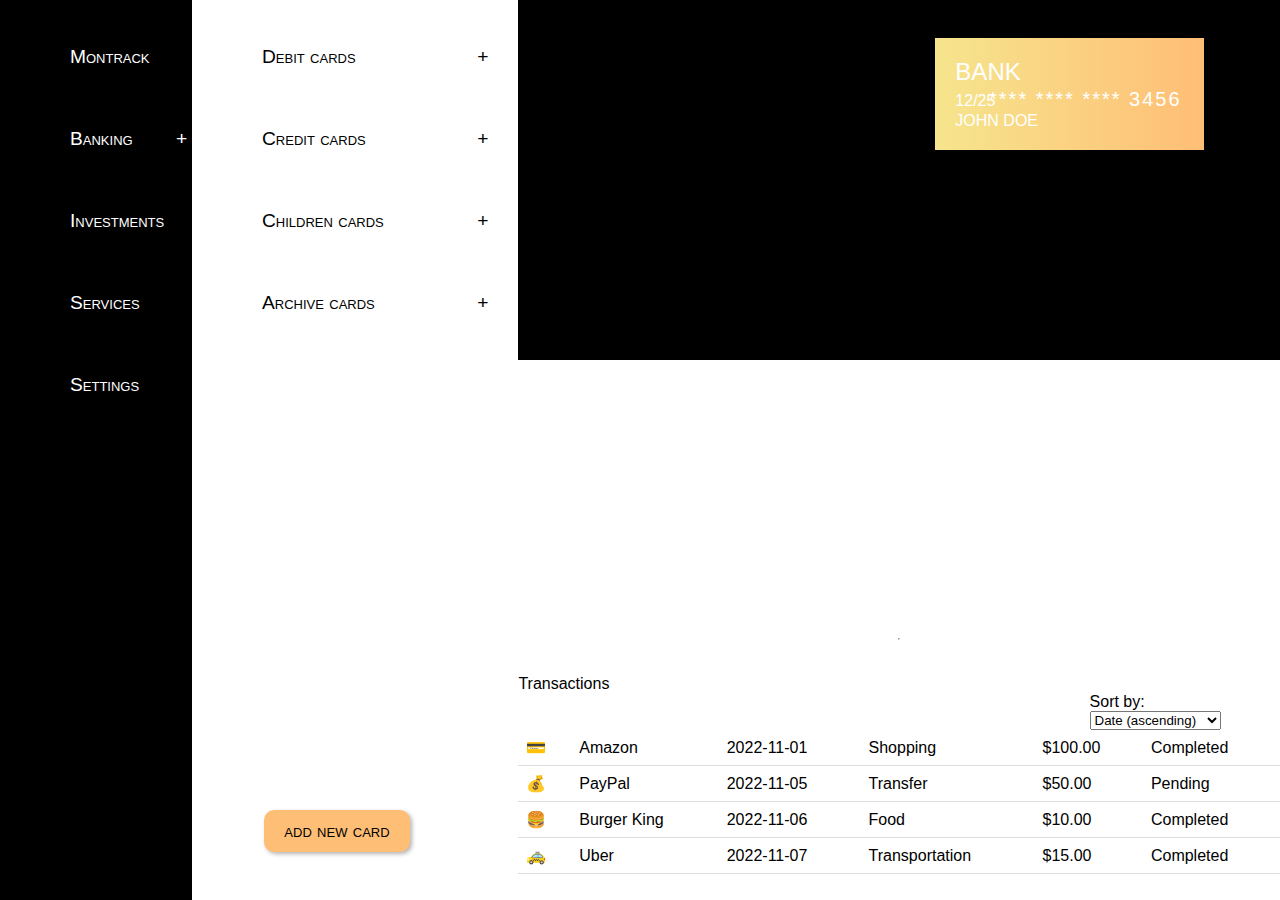
==== index.html @ 43bf4300 "added card and table" ====
<!DOCTYPE html>
<html lang="en">
<head>
    <meta charset="UTF-8">
    <meta http-equiv="X-UA-Compatible" content="IE=edge">
    <meta name="viewport" content="width=device-width, initial-scale=1.0">
    <link rel="stylesheet" type="text/css" href="webfonts/all.css">
    <link rel="stylesheet" type="text/css" href="main.css">
    <link href="https://cdn.jsdelivr.net/npm/bootstrap@5.3.0-alpha2/dist/css/bootstrap.min.css" rel="stylesheet" integrity="sha384-aFq/bzH65dt+w6FI2ooMVUpc+21e0SRygnTpmBvdBgSdnuTN7QbdgL+OapgHtvPp" crossorigin="anonymous">
    <script src="https://cdn.jsdelivr.net/npm/bootstrap@5.3.0-alpha2/dist/js/bootstrap.bundle.min.js" integrity="sha384-qKXV1j0HvMUeCBQ+QVp7JcfGl760yU08IQ+GpUo5hlbpg51QRiuqHAJz8+BrxE/N" crossorigin="anonymous"></script>
    <link rel="shortcut icon" href="logo.png" type="image/x-icon">
    <link rel="preconnect" href="https://fonts.googleapis.com">
    <link rel="preconnect" href="https://fonts.gstatic.com" crossorigin>
    <link href="https://fonts.googleapis.com/css2?family=Poppins&display=swap" rel="stylesheet">
    <title>Montrack main page</title>
</head>
<body>
    <aside>
        
        <nav>
            <ul class="categories">
                <li><span>Montrack</span></li>
                <li class="banking">
                    <label for="touch-aside"><span class="list-span"><i class="fa-solid fa-building-columns" style="color: #ffffff;"></i>Banking</span></label>               
                    <input type="checkbox" id="touch-aside"> 

                    <ul class="slide">
                        <li><a href="#"><span><i class="fa-regular fa-credit-card" style="color: #ffffff;"></i>Cards</span></a></li> 
                        <li><a href="#"><span><i class="fa-solid fa-bars" style="color: #ffffff;"></i>Payments</span></a></li>
                        <li><a href="#"><span><i class="fa-solid fa-chart-pie" style="color: #ffffff;"></i>Statistics</span></a></li>
                        
                    </ul>
                </li>
                <li><a href="#"><span><i class="fa-solid fa-chart-line" style="color: #ffffff;"></i>Investments</span></a></li>
                <li><a href="#"><span><i class="fa-solid fa-table-cells-large" style="color: #ffffff;"></i>Services</span></a></li>
                <li><a href="#"><span><i class="fa-solid fa-sliders" style="color: #ffffff;"></i>Settings</span></a></li>
            </ul>
        </nav>
    </aside>

    <main>
        <section class = "block section1">
            <ul class="main-slide">
                <li>
                    <label for="touch1-1"><span class="list1">Debit cards</span></label>               
                    <input type="checkbox" id="touch1-1"> 

                    <ul class="slide">
                        <li><a href="#">Card1</a></li> 
                        <li><a href="#">Card2</a></li>
                        <li><a href="#">Card3</a></li>
                        <li><a href="#">Card1</a></li>
                        <li><a href="#">Card1</a></li>
                    </ul>
                </li>
                <li>
                    <label for="touch1-2"><span class="list1">Credit cards</span></label>               
                    <input type="checkbox" id="touch1-2"> 

                    <ul class="slide">
                        <li>
                            <div id="Name" class="sub-item">Name</div>
                            <div id="Amount" class="sub-item">Amount</div>
                            <div id="Image" class="sub-item">Image</div>
                        </li> 
                        <li><a href="#">Card2</a></li>
                        <li><a href="#">Card3</a></li>
                        
                    </ul>
                </li>
                <li>
                    <label for="touch1-3"><span class="list1">Children cards</span></label>               
                    <input type="checkbox" id="touch1-3"> 

                    <ul class="slide">
                        <li><a href="#">Card1</a></li> 
                        <li><a href="#">Card2</a></li>
                        <li><a href="#">Card3</a></li>
                        
                    </ul>
                </li>
                <li>
                    <label for="touch1-4"><span class="list1">Archive cards</span></label>               
                    <input type="checkbox" id="touch1-4"> 

                    <ul class="slide">
                        <li><a href="#">Card1</a></li> 
                        <li><a href="#">Card2</a></li>
                        <li><a href="#">Card3</a></li>
                        
                    </ul>
                </li>
            </ul>
            

            <button class="button">add new card</button>

        </section>

        <section class = "block section2">
            <div class="card" onclick="toggleCard(this)">
                <div class="card__front">
                  <div class="card__logo">BANK</div>
                  <div class="card__number" ondblclick="toggleCardNumber(this)">**** **** **** 3456</div>
                  <div class="card__name">JOHN DOE</div>
                  <div class="card__expiry">12/25</div>
                </div>
                <div class="card__back">
                  <div class="card__cvv">123</div>
                </div>
              </div>
              
              <script>
                function toggleCard(element) {
                  element.classList.toggle("is-flipped");
                }
              
                function toggleCardNumber(element) {
                  if (element.textContent === "**** **** **** 3456") {
                    element.textContent = "1234 5678 9012 3456";
                  } else {
                    element.textContent = "**** **** **** 3456";
                  }
                }
              </script>

        </section>
        <section class = "block section3">
            <section class = "block section3_1"></section>
            <section class = "block section3_2"></section>
        </section>
        <hr>
        <section class = "block section4">
            <div id="title-of-table">Transactions</div>
            <div id="sort">
            <label for="sort-select">Sort by:</label>
            <select id="sort-select">
              <option value="date-asc">Date (ascending)</option>
              <option value="date-desc">Date (descending)</option>
              <option value="sum-asc">Sum (ascending)</option>
              <option value="sum-desc">Sum (descending)</option>
            </select>
            </div>
            <table>
                <div id="transactions-body">
                <tbody>
                <tr>
                  <td>💳</td>
                  <td>Amazon</td>
                  <td>2022-11-01</td>
                  <td>Shopping</td>
                  <td>$100.00</td>
                  <td>Completed</td>
                </tr>
                <tr>
                  <td>💰</td>
                  <td>PayPal</td>
                  <td>2022-11-05</td>
                  <td>Transfer</td>
                  <td>$50.00</td>
                  <td>Pending</td>
                </tr>
                <tr>
                  <td>🍔</td>
                  <td>Burger King</td>
                  <td>2022-11-06</td>
                  <td>Food</td>
                  <td>$10.00</td>
                  <td>Completed</td>
                </tr>
                <tr>
                  <td>🚕</td>
                  <td>Uber</td>
                  <td>2022-11-07</td>
                  <td>Transportation</td>
                  <td>$15.00</td>
                  <td>Completed</td>
                </tr>
                
                <!-- Add more table rows with transaction data here -->
              </tbody>
            </table>
          </div>
          
          <script>
            // Function to compare two rows by date in ascending order
        function compareByDateAsc(rowA, rowB) {
          const dateA = new Date(rowA.querySelector("td:nth-child(3)").textContent);
          const dateB = new Date(rowB.querySelector("td:nth-child(3)").textContent);
          return dateA - dateB;
        }
        
        // Function to compare two rows by date in descending order
        function compareByDateDesc(rowA, rowB) {
          const dateA = new Date(rowA.querySelector("td:nth-child(3)").textContent);
          const dateB = new Date(rowB.querySelector("td:nth-child(3)").textContent);
          return dateB - dateA;
        }
        
        // Function to compare two rows by sum in ascending order
        function compareBySumAsc(rowA, rowB) {
          const sumA = parseFloat(rowA.querySelector("td:nth-child(5)").textContent.slice(1));
          const sumB = parseFloat(rowB.querySelector("td:nth-child(5)").textContent.slice(1));
          return sumA - sumB;
        }
        
        // Function to compare two rows by sum in descending order
        function compareBySumDesc(rowA, rowB) {
          const sumA = parseFloat(rowA.querySelector("td:nth-child(5)").textContent.slice(1));
          const sumB = parseFloat(rowB.querySelector("td:nth-child(5)").textContent.slice(1));
          return sumB - sumA;
        }
        
        // Function to sort the table rows
        function sortTable(compareFunction) {
          const tbody = document.getElementById("transactions-body");
          const rows = Array.from(tbody.querySelectorAll("tr"));
          rows.sort(compareFunction);
          rows.forEach(row => tbody.appendChild(row));
        }
        
        // Add event listener to the sort select element
        document.getElementById("sort-select").addEventListener("change", function() {
          if (this.value === "date-asc") {
            sortTable(compareByDateAsc);
          } else if (this.value === "date-desc") {
            sortTable(compareByDateDesc);
          } else if (this.value === "sum-asc") {
            sortTable(compareBySumAsc);
          } else if (this.value === "sum-desc") {
            sortTable(compareBySumDesc);
          }
        });
          </script>
        </section>
    </main>
</body>
</html>
---- main.css ----
* {
    font-family: "Open Sans", sans-serif;
}

ul, li {
    list-style: none;
}

li a {
    text-decoration: none;
    color: #000000;
  }

html, body {
    width: 100%;
    height: 100%;
    margin: 0;
}

main{
  width: 85%;
  height: 100%;
  position: absolute;
  top: auto;
  left: 15%;
  display:flex;
  flex-wrap: wrap;
  flex-direction: column;
}

nav {
  width: 20%;
}

aside {
    background-color: black ;
    height: 100%;
    width: 20%;
    position: absolute;
}

/* List in aside */

nav span {
    padding: 30px;
    background: #000000;
    color: white;
    font-size: 1.2em;
    font-variant: small-caps;
    cursor: pointer;
    display: block;
  }

.list-span::after {
    float: right;
    content: "+";
  }
  
  .categories {
    display: flex;
    flex-direction: column;
    flex-wrap: wrap;
  }
  
  .banking {
    display: flex;
    flex-direction: column;
    flex-wrap: wrap;
  }
  
  .slide {
    clear: both;
    height: 0px;
    overflow: hidden;
    transition: height .4s ease;
  }
  
  .main-slide::-webkit-scrollbar {
    display: none;
  }
  
  ul.slide {
    position: relative;
  }
  
  .slide li {
    padding: 0px;
  }
  
  #touch-aside {
    position: absolute;
    opacity: 0;
    height: 0px;
  }
  
  #touch-aside:checked + .slide {
    height: 270px;
  }

/* List in section1 */
  #touch1-1 {
    position: absolute;
    opacity: 0;
    height: 0px;
  }
  
  #touch1-1:checked + .slide {
    height: 270px;
  }

  #touch1-2 {
    position: absolute;
    opacity: 0;
    height: 0px;
  }
  
  #touch1-2:checked + .slide {
    height: 270px;
  }

  #touch1-3 {
    position: absolute;
    opacity: 0;
    height: 0px;
  }
  
  #touch1-3:checked + .slide {
    height: 270px;
  }

  #touch1-4 {
    position: absolute;
    opacity: 0;
    height: 0px;
  }
  
  #touch1-4:checked + .slide {
    height: 270px;
  }

  .list1::after {
    float: right;
    content: "+";
  }

  .section1 span {
    padding: 30px;
    color: rgb(0, 0, 0);
    font-size: 1.2em;
    font-variant: small-caps;
    cursor: pointer;
    display: block;
  }
/* Start of modified */
  .main-slide {
    max-height: 90%;
    overflow-y: auto;
  }
  .slide {
    display: flex;
    flex-wrap: wrap;
  }
  
  .slide li {
    display: flex;
    flex-basis: 100%;
  }
  
  .sub-item {
    flex-basis: calc(100% / 3);
    text-align: center;
  }
  
/* End of modified */
#Name {
  background-color: aqua;
}

#Amount {
  background-color: rgb(182, 0, 100);
}

#Image {
  background-color: rgb(135, 182, 47);
}

.section1{
    background-color: white;
    width: 30%;
    height: 100%;
}

.button {
    font-size: 1.2em;
    font-variant: small-caps;
    background-color: #ffbe76;
    border: 0;
    border-radius: 10px;
    padding: 10px 20px;
    color: black;
    text-align: center;
    list-style: none;
    text-decoration: none;
    box-shadow: 2px 2px 4px rgba(0, 0, 0, 0.3);
    position: absolute;
    top: 90%;
    right: 80%;
  }

  .section2 {
    background-color: #000000;
    width: 70%;
    height: 40%;
    display: flex;
    justify-content: flex-end;
  }
  
  .card {
    width: 30%;
    height: 20%;
    margin-top: 5%;
    margin-right: 10%;
    margin-bottom: 10%;
    border-radius: 15px;
    color: white;
    padding: 20px;
    position: relative;
    transition: transform 1s;
    transform-style: preserve-3d;
  }

  .card.is-flipped {
    transform: rotateY(180deg);
  }

  .card__front,
  .card__back {
    position: absolute;
    top: 0;
    left: 0;
    width: 100%;
    height: 100%;
    backface-visibility: hidden;
  }

  .card__front {
    background: linear-gradient(to right, #f6e58d, #ffbe76);
   }

   .card__back {
     background:#ffbe76;
     transform:
     rotateY(180deg);
   }

   .card__logo {
     font-size:24px;
     position:absolute;
     top:20px;
     left:20px;
   }

   .card__number {
     font-size:20px;
     letter-spacing:2px;
     position:absolute;
     top:45%;
     left:20%;
   }

   .card__name,
   .card__expiry {
     font-size:16px;
   }

   .card__name {
     position:absolute;
     bottom:20px;
     left:20px;
   }

   .card__expiry {
     position:absolute;
     bottom:40px;
     left:20px;
   }

   .card__cvv {
     font-size:24px;
     position:absolute;
     top:80%;
     left:80%;
     transform:translate(-50%,-50%);
   }

.section3{
    background-color:white ;
    width: 70%;
    height: 30%;
    display: flex ;
    flex-direction: row;

}

.section3_1{
    background-color:white ;
    width: 50%;
    height: 100%;
}

.section3_2{
    background-color:white ;
    width: 50%;
    height: 100%;
}

.section4{
    background-color: white;
    width: 70%;
    height: 25%;
    margin-top: auto;
    margin-left: auto;
}

.transactions {
  width: 100%;
}


table {
  width: 100%;
  border-collapse: collapse;
  max-height: 50%;
  overflow-y: auto;
 }


 
 #title-of-table{
  width: 50%;
  margin: 0;
  position: relative;
 }

 th,
 td {
   padding:8px;
   border-bottom:1px solid #ddd;
 }

 #sort {
  position: relative;
  left: 75%;
  width: 20%;
 }
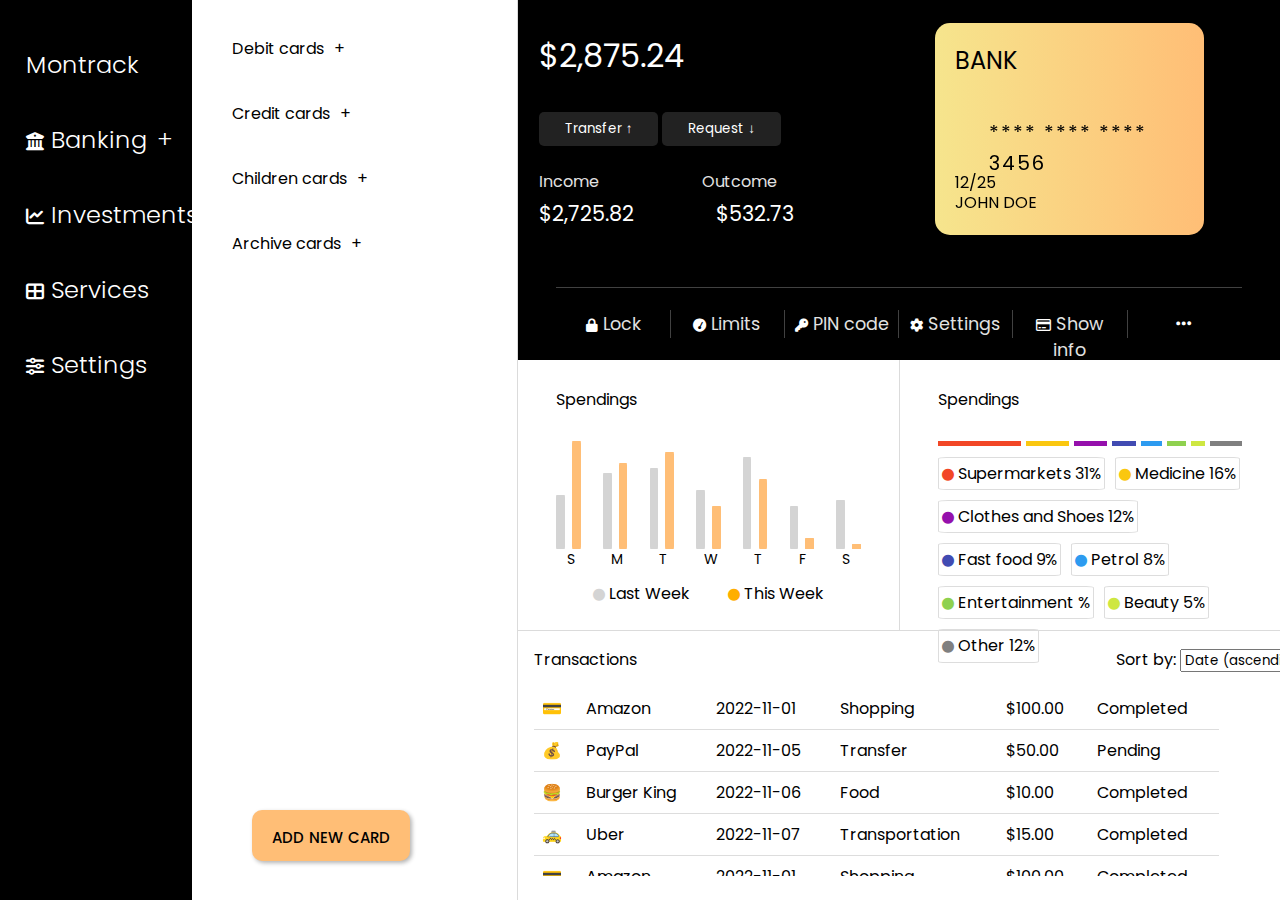
==== commit 30845d4b: "main page completed" ====
--- a/index.html
+++ b/index.html
@@ -1,39 +1,34 @@
 <!DOCTYPE html>
 <html lang="en">
 <head>
-    <meta charset="UTF-8">
-    <meta http-equiv="X-UA-Compatible" content="IE=edge">
-    <meta name="viewport" content="width=device-width, initial-scale=1.0">
-    <link rel="stylesheet" type="text/css" href="webfonts/all.css">
-    <link rel="stylesheet" type="text/css" href="main.css">
-    <link href="https://cdn.jsdelivr.net/npm/bootstrap@5.3.0-alpha2/dist/css/bootstrap.min.css" rel="stylesheet" integrity="sha384-aFq/bzH65dt+w6FI2ooMVUpc+21e0SRygnTpmBvdBgSdnuTN7QbdgL+OapgHtvPp" crossorigin="anonymous">
-    <script src="https://cdn.jsdelivr.net/npm/bootstrap@5.3.0-alpha2/dist/js/bootstrap.bundle.min.js" integrity="sha384-qKXV1j0HvMUeCBQ+QVp7JcfGl760yU08IQ+GpUo5hlbpg51QRiuqHAJz8+BrxE/N" crossorigin="anonymous"></script>
-    <link rel="shortcut icon" href="logo.png" type="image/x-icon">
-    <link rel="preconnect" href="https://fonts.googleapis.com">
-    <link rel="preconnect" href="https://fonts.gstatic.com" crossorigin>
-    <link href="https://fonts.googleapis.com/css2?family=Poppins&display=swap" rel="stylesheet">
-    <title>Montrack main page</title>
+  <meta charset="UTF-8">
+  <meta http-equiv="X-UA-Compatible" content="IE=edge">
+  <meta name="viewport" content="width=device-width, initial-scale=1.0">
+  <link rel="stylesheet" type="text/css" href="webfonts/all.css">
+  <link rel="stylesheet" type="text/css" href="main.css">
+  <link rel="shortcut icon" href="logo.png" type="image/x-icon">
+  <link rel="preconnect" href="https://fonts.googleapis.com">
+  <link rel="preconnect" href="https://fonts.gstatic.com" crossorigin>
+  <link href="https://fonts.googleapis.com/css2?family=Poppins:wght@200;400&display=swap" rel="stylesheet">
+  <title>Montrack main page</title>
 </head>
 <body>
     <aside>
-        
         <nav>
             <ul class="categories">
                 <li><span>Montrack</span></li>
-                <li class="banking">
-                    <label for="touch-aside"><span class="list-span"><i class="fa-solid fa-building-columns" style="color: #ffffff;"></i>Banking</span></label>               
-                    <input type="checkbox" id="touch-aside"> 
-
-                    <ul class="slide">
-                        <li><a href="#"><span><i class="fa-regular fa-credit-card" style="color: #ffffff;"></i>Cards</span></a></li> 
-                        <li><a href="#"><span><i class="fa-solid fa-bars" style="color: #ffffff;"></i>Payments</span></a></li>
-                        <li><a href="#"><span><i class="fa-solid fa-chart-pie" style="color: #ffffff;"></i>Statistics</span></a></li>
-                        
+                <li>
+                    <div class="category"><i class="fa-solid fa-building-columns" style="color: #ffffff;"></i> Banking<span class="expand">+</span></div>               
+                    
+                    <ul class="subcategories">
+                        <li><a class="aside-a" href="#"><i class="fa-regular fa-credit-card" style="color: #ffffff;"></i> Cards</a></li> 
+                        <li><a class="aside-a" href="#"><i class="fa-solid fa-bars" style="color: #ffffff;"></i> Payments</a></li>
+                        <li><a class="aside-a" href="#"><i class="fa-solid fa-chart-pie" style="color: #ffffff;"></i> Statistics</a></li> 
                     </ul>
                 </li>
-                <li><a href="#"><span><i class="fa-solid fa-chart-line" style="color: #ffffff;"></i>Investments</span></a></li>
-                <li><a href="#"><span><i class="fa-solid fa-table-cells-large" style="color: #ffffff;"></i>Services</span></a></li>
-                <li><a href="#"><span><i class="fa-solid fa-sliders" style="color: #ffffff;"></i>Settings</span></a></li>
+                <li><a class="aside-a" href="#"><i class="fa-solid fa-chart-line" style="color: #ffffff;"></i> Investments</a></li>
+                <li><a class="aside-a" href="#"><i class="fa-solid fa-table-cells-large" style="color: #ffffff;"></i> Services</a></li>
+                <li><a class="aside-a" href="#"><i class="fa-solid fa-sliders" style="color: #ffffff;"></i> Settings</a></li>
             </ul>
         </nav>
     </aside>
@@ -42,53 +37,127 @@
         <section class = "block section1">
             <ul class="main-slide">
                 <li>
-                    <label for="touch1-1"><span class="list1">Debit cards</span></label>               
-                    <input type="checkbox" id="touch1-1"> 
-
-                    <ul class="slide">
-                        <li><a href="#">Card1</a></li> 
-                        <li><a href="#">Card2</a></li>
-                        <li><a href="#">Card3</a></li>
-                        <li><a href="#">Card1</a></li>
-                        <li><a href="#">Card1</a></li>
+                    <div class="category">Debit cards<span class="expand">+</span></div>               
+                    <ul class="subcategories">
+                      <li class="subcategory">
+                        <span class="Name" class="sub-item">Moneybox</span>
+                        <span class="Amount" class="sub-item">2,875.24$</span>
+                        <span class="Image" class="sub-item">
+                          <div class="mini-card">
+                            <div class="mini-card__logo">BANK</div>
+                            <div class="mini-card__number">**** **** **** 3456</div>
+                            <div class="mini-card__name">JOHN DOE</div>
+                            <div class="mini-card__expiry">12/25</div>
+                          </div>
+                        </span>
+                    </li>  
+                      
+                      <li class="subcategory">
+                        <span class="Name" class="sub-item">Moneybox</span>
+                        <span class="Amount" class="sub-item">2,875.24$</span>
+                        <span class="Image" class="sub-item">
+                          <div class="mini-card">
+                            <div class="mini-card__logo">BANK</div>
+                            <div class="mini-card__number">**** **** **** 3456</div>
+                            <div class="mini-card__name">JOHN DOE</div>
+                            <div class="mini-card__expiry">12/25</div>
+                          </div>
+                        </span>
+                    </li>  
+                    </ul>
+                </li> 
+              
+                <li>
+                    <div class="category">Credit cards<span class="expand">+</span></div>               
+                    <ul class="subcategories">
+                      <li class="subcategory">
+                        <span class="Name" class="sub-item">Moneybox</span>
+                        <span class="Amount" class="sub-item">2,875.24$</span>
+                        <span class="Image" class="sub-item">
+                          <div class="mini-card">
+                            <div class="mini-card__logo">BANK</div>
+                            <div class="mini-card__number">**** **** **** 3456</div>
+                            <div class="mini-card__name">JOHN DOE</div>
+                            <div class="mini-card__expiry">12/25</div>
+                          </div>
+                        </span>
+                    </li> 
+
+                    <li class="subcategory">
+                      <span class="Name" class="sub-item">Moneybox</span>
+                      <span class="Amount" class="sub-item">2,875.24$</span>
+                      <span class="Image" class="sub-item">
+                        <div class="mini-card">
+                          <div class="mini-card__logo">BANK</div>
+                          <div class="mini-card__number">**** **** **** 3456</div>
+                          <div class="mini-card__name">JOHN DOE</div>
+                          <div class="mini-card__expiry">12/25</div>
+                        </div>
+                      </span>
+                  </li>     
                     </ul>
                 </li>
+
                 <li>
-                    <label for="touch1-2"><span class="list1">Credit cards</span></label>               
-                    <input type="checkbox" id="touch1-2"> 
-
-                    <ul class="slide">
-                        <li>
-                            <div id="Name" class="sub-item">Name</div>
-                            <div id="Amount" class="sub-item">Amount</div>
-                            <div id="Image" class="sub-item">Image</div>
-                        </li> 
-                        <li><a href="#">Card2</a></li>
-                        <li><a href="#">Card3</a></li>
-                        
+                    <div class="category">Children cards<span class="expand">+</span></div>               
+                    <ul class="subcategories">
+                      <li class="subcategory">
+                        <span class="Name" class="sub-item">Moneybox</span>
+                        <span class="Amount" class="sub-item">2,875.24$</span>
+                        <span class="Image" class="sub-item">
+                          <div class="mini-card">
+                            <div class="mini-card__logo">BANK</div>
+                            <div class="mini-card__number">**** **** **** 3456</div>
+                            <div class="mini-card__name">JOHN DOE</div>
+                            <div class="mini-card__expiry">12/25</div>
+                          </div>
+                        </span>
+                    </li>  
+                       <li class="subcategory">
+                        <span class="Name" class="sub-item">Moneybox</span>
+                        <span class="Amount" class="sub-item">2,875.24$</span>
+                        <span class="Image" class="sub-item">
+                          <div class="mini-card">
+                            <div class="mini-card__logo">BANK</div>
+                            <div class="mini-card__number">**** **** **** 3456</div>
+                            <div class="mini-card__name">JOHN DOE</div>
+                            <div class="mini-card__expiry">12/25</div>
+                          </div>
+                        </span>
+                    </li>    
                     </ul>
                 </li>
+
                 <li>
-                    <label for="touch1-3"><span class="list1">Children cards</span></label>               
-                    <input type="checkbox" id="touch1-3"> 
-
-                    <ul class="slide">
-                        <li><a href="#">Card1</a></li> 
-                        <li><a href="#">Card2</a></li>
-                        <li><a href="#">Card3</a></li>
+                    <div class="category">Archive cards<span class="expand">+</span></div>               
+                    <ul class="subcategories">
+                      <li class="subcategory">
+                        <span class="Name" class="sub-item">Moneybox</span>
+                        <span class="Amount" class="sub-item">2,875.24$</span>
+                        <span class="Image" class="sub-item">
+                          <div class="mini-card">
+                            <div class="mini-card__logo">BANK</div>
+                            <div class="mini-card__number">**** **** **** 3456</div>
+                            <div class="mini-card__name">JOHN DOE</div>
+                            <div class="mini-card__expiry">12/25</div>
+                          </div>
+                        </span>
+                    </li>  
                         
+                    <li class="subcategory">
+                      <span class="Name" class="sub-item">Moneybox</span>
+                      <span class="Amount" class="sub-item">2,875.24$</span>
+                      <span class="Image" class="sub-item">
+                        <div class="mini-card">
+                          <div class="mini-card__logo">BANK</div>
+                          <div class="mini-card__number">**** **** **** 3456</div>
+                          <div class="mini-card__name">JOHN DOE</div>
+                          <div class="mini-card__expiry">12/25</div>
+                        </div>
+                      </span>
+                  </li>  
                     </ul>
-                </li>
-                <li>
-                    <label for="touch1-4"><span class="list1">Archive cards</span></label>               
-                    <input type="checkbox" id="touch1-4"> 
-
-                    <ul class="slide">
-                        <li><a href="#">Card1</a></li> 
-                        <li><a href="#">Card2</a></li>
-                        <li><a href="#">Card3</a></li>
-                        
-                    </ul>
+                    
                 </li>
             </ul>
             
@@ -98,6 +167,22 @@
         </section>
 
         <section class = "block section2">
+          <div id="section2-1">
+            <div id="card-info">
+              <p id="amount">$2,875.24</p>
+              <div id="buttons">
+                <button id="transfer">Transfer ↑</button>
+                <button id="request">Request ↓</button>
+              </div>
+              <div id="income-outcome">
+                <span id="income">Income</span>
+                <span id="outcome">Outcome</span>
+              </div>
+              <div id="income-amount-outcome-amount">
+                <span id="income-amount">$2,725.82</span>
+                <span id="outcome-amount">$532.73</span>
+              </div>
+            </div>
             <div class="card" onclick="toggleCard(this)">
                 <div class="card__front">
                   <div class="card__logo">BANK</div>
@@ -123,116 +208,246 @@
                   }
                 }
               </script>
+          </div>
+          <div id="section2-2">
+            <button id="lock"><i class="fa-solid fa-lock" style="color: #ffffff;"></i> Lock</button>
+            <button id="limits"><i class="fa-solid fa-gauge-simple-high" style="color: #ffffff;"></i> Limits</button>
+            <button id="pin-code"><i class="fa-solid fa-key" style="color: #ffffff;"></i> PIN code</button>
+            <button id="settings"><i class="fa-solid fa-gear" style="color: #ffffff;"></i> Settings</button>
+            <button id="show-info"><i class="fa-regular fa-credit-card" style="color: #ffffff;"></i> Show info</button>
+            <button id="more"><i class="fa-solid fa-ellipsis" style="color: #ffffff;"></i></button>
+          </div> 
 
         </section>
         <section class = "block section3">
-            <section class = "block section3_1"></section>
-            <section class = "block section3_2"></section>
+            <section class = "block section3_1">
+              <div class="spendings-container">
+                <div id="spendings">Spendings</div>
+                <div class="columns-container">
+                  <div class="sun columns">
+                    <div class="sun column last-week">&nbsp;</div>
+                    <div class="sun column this-week">&nbsp;</div>
+                  </div>
+                  <div class="mon columns"> 
+                    <div class="mon column last-week">&nbsp;</div>
+                    <div class="mon column this-week">&nbsp;</div>
+                  </div>
+                  <div class="tue columns">
+                    <div class="tue column last-week">&nbsp;</div>
+                    <div class="tue column this-week">&nbsp;</div>
+                  </div>
+                  <div class="wed columns">
+                    <div class="wed column last-week">&nbsp;</div>
+                    <div class="wed column this-week">&nbsp;</div>
+                  </div>
+                  <div class="thur columns">
+                    <div class="thur column last-week">&nbsp;</div>
+                    <div class="thur column this-week">&nbsp;</div>
+                  </div>
+                  <div class="fri columns">
+                    <div class="fri column last-week">&nbsp;</div>
+                    <div class="fri column this-week">&nbsp;</div>
+                  </div>
+                  <div class="sat columns">
+                    <div class="sat column last-week">&nbsp;</div>
+                    <div class="sat column this-week">&nbsp;</div>
+                  </div>
+                </div>
+                <div id="days-container">
+                  <p id="sun">S</p>
+                  <p id="mon">M</p>
+                  <p id="tue">T</p>
+                  <p id="wed">W</p>
+                  <p id="thur">T</p>
+                  <p id="fri">F</p>
+                  <p id="sat">S</p>
+                </div>
+                <div id="weeks">
+                  <div><i class="fa-solid fa-circle" style="color:  rgb(212, 212, 212);"></i> Last Week</div>
+                  <div><i class="fa-solid fa-circle" style="color: #ffae00;"></i> This Week</div>
+                </div>
+              </div>
+            </section>
+            <section class = "block section3_2">
+              <div class="categories-container">
+                <div class="categories-text">Spendings</div>
+                <div class="categories-diagram">
+                  <div class="diagram Supermarkets">&nbsp;</div>
+                  <div class="diagram Medicine">&nbsp;</div>
+                  <div class="diagram Clothes-and-Shoes">&nbsp;</div>
+                  <div class="diagram Fast-food">&nbsp;</div>
+                  <div class="diagram Petrol">&nbsp;</div>
+                  <div class="diagram Entertainment">&nbsp;</div>
+                  <div class="diagram Beauty">&nbsp;</div>
+                  <div class="diagram Other">&nbsp;</div>
+                </div>
+                <div class="categoies-comments">
+                  <div class="comment Supermarkets"><i class="fa-solid fa-circle" style="color: #F24726;"></i> Supermarkets 31%</div>
+                  <div class="comment Medicine"><i class="fa-solid fa-circle" style="color: #FAC710;"></i> Medicine 16%</div>
+                  <div class="comment Clothes-and-Shoes"><i class="fa-solid fa-circle" style="color: #9510AC;"></i> Clothes and Shoes 12%</div>
+                  <div class="comment Fast-food"><i class="fa-solid fa-circle" style="color:  #414BB2;"></i> Fast food 9%</div>
+                  <div class="comment Petrol"><i class="fa-solid fa-circle" style="color: #2D9BF0;"></i> Petrol 8%</div>
+                  <div class="comment Entertainment"><i class="fa-solid fa-circle" style="color: #8FD14F;"></i> Entertainment %</div>
+                  <div class="comment Beauty"><i class="fa-solid fa-circle" style="color: #CEE741;"></i> Beauty 5%</div>
+                  <div class="comment Other"><i class="fa-solid fa-circle" style="color:  #808080;"></i> Other 12%</div>
+                </div>
+              </div>
+            </section>
         </section>
-        <hr>
+
         <section class = "block section4">
-            <div id="title-of-table">Transactions</div>
-            <div id="sort">
-            <label for="sort-select">Sort by:</label>
-            <select id="sort-select">
-              <option value="date-asc">Date (ascending)</option>
-              <option value="date-desc">Date (descending)</option>
-              <option value="sum-asc">Sum (ascending)</option>
-              <option value="sum-desc">Sum (descending)</option>
-            </select>
+            <div id="caption">
+              <p>Transactions</p>
+              <div id="sort">
+              <label for="sort-select">Sort by:</label>
+              <select id="sort-select">
+                <option value="date-asc">Date (ascending)</option>
+                <option value="date-desc">Date (descending)</option>
+                <option value="sum-asc">Sum (ascending)</option>
+                <option value="sum-desc">Sum (descending)</option>
+              </select>
+              </div>
             </div>
+            <div id="table-scroll">
             <table>
-                <div id="transactions-body">
-                <tbody>
-                <tr>
-                  <td>💳</td>
-                  <td>Amazon</td>
-                  <td>2022-11-01</td>
-                  <td>Shopping</td>
-                  <td>$100.00</td>
-                  <td>Completed</td>
-                </tr>
-                <tr>
-                  <td>💰</td>
-                  <td>PayPal</td>
-                  <td>2022-11-05</td>
-                  <td>Transfer</td>
-                  <td>$50.00</td>
-                  <td>Pending</td>
-                </tr>
-                <tr>
-                  <td>🍔</td>
-                  <td>Burger King</td>
-                  <td>2022-11-06</td>
-                  <td>Food</td>
-                  <td>$10.00</td>
-                  <td>Completed</td>
-                </tr>
-                <tr>
-                  <td>🚕</td>
-                  <td>Uber</td>
-                  <td>2022-11-07</td>
-                  <td>Transportation</td>
-                  <td>$15.00</td>
-                  <td>Completed</td>
-                </tr>
-                
-                <!-- Add more table rows with transaction data here -->
+              <tbody id="transactions-body">
+              <tr>
+                <td>💳</td>
+                <td>Amazon</td>
+                <td>2022-11-01</td>
+                <td>Shopping</td>
+                <td>$100.00</td>
+                <td>Completed</td>
+              </tr>
+              <tr>
+                <td>💰</td>
+                <td>PayPal</td>
+                <td>2022-11-05</td>
+                <td>Transfer</td>
+                <td>$50.00</td>
+                <td>Pending</td>
+              </tr>
+              <tr>
+                <td>🍔</td>
+                <td>Burger King</td>
+                <td>2022-11-06</td>
+                <td>Food</td>
+                <td>$10.00</td>
+                <td>Completed</td>
+              </tr>
+              <tr>
+                <td>🚕</td>
+                <td>Uber</td>
+                <td>2022-11-07</td>
+                <td>Transportation</td>
+                <td>$15.00</td>
+                <td>Completed</td>
+              </tr>
+              <tr>
+                <td>💳</td>
+                <td>Amazon</td>
+                <td>2022-11-01</td>
+                <td>Shopping</td>
+                <td>$100.00</td>
+                <td>Completed</td>
+              </tr>
+              <tr>
+                <td>💰</td>
+                <td>PayPal</td>
+                <td>2022-11-05</td>
+                <td>Transfer</td>
+                <td>$50.00</td>
+                <td>Pending</td>
+              </tr>
+              <tr>
+                <td>🍔</td>
+                <td>Burger King</td>
+                <td>2022-11-06</td>
+                <td>Food</td>
+                <td>$10.00</td>
+                <td>Completed</td>
+              </tr>
+              <tr>
+                <td>🚕</td>
+                <td>Uber</td>
+                <td>2022-11-07</td>
+                <td>Transportation</td>
+                <td>$15.00</td>
+                <td>Completed</td>
+              </tr>
               </tbody>
             </table>
-          </div>
-          
-          <script>
-            // Function to compare two rows by date in ascending order
-        function compareByDateAsc(rowA, rowB) {
-          const dateA = new Date(rowA.querySelector("td:nth-child(3)").textContent);
-          const dateB = new Date(rowB.querySelector("td:nth-child(3)").textContent);
-          return dateA - dateB;
-        }
-        
-        // Function to compare two rows by date in descending order
-        function compareByDateDesc(rowA, rowB) {
-          const dateA = new Date(rowA.querySelector("td:nth-child(3)").textContent);
-          const dateB = new Date(rowB.querySelector("td:nth-child(3)").textContent);
-          return dateB - dateA;
-        }
-        
-        // Function to compare two rows by sum in ascending order
-        function compareBySumAsc(rowA, rowB) {
-          const sumA = parseFloat(rowA.querySelector("td:nth-child(5)").textContent.slice(1));
-          const sumB = parseFloat(rowB.querySelector("td:nth-child(5)").textContent.slice(1));
-          return sumA - sumB;
-        }
-        
-        // Function to compare two rows by sum in descending order
-        function compareBySumDesc(rowA, rowB) {
-          const sumA = parseFloat(rowA.querySelector("td:nth-child(5)").textContent.slice(1));
-          const sumB = parseFloat(rowB.querySelector("td:nth-child(5)").textContent.slice(1));
-          return sumB - sumA;
-        }
-        
-        // Function to sort the table rows
-        function sortTable(compareFunction) {
-          const tbody = document.getElementById("transactions-body");
-          const rows = Array.from(tbody.querySelectorAll("tr"));
-          rows.sort(compareFunction);
-          rows.forEach(row => tbody.appendChild(row));
-        }
-        
-        // Add event listener to the sort select element
-        document.getElementById("sort-select").addEventListener("change", function() {
-          if (this.value === "date-asc") {
-            sortTable(compareByDateAsc);
-          } else if (this.value === "date-desc") {
-            sortTable(compareByDateDesc);
-          } else if (this.value === "sum-asc") {
-            sortTable(compareBySumAsc);
-          } else if (this.value === "sum-desc") {
-            sortTable(compareBySumDesc);
-          }
-        });
-          </script>
+            </div>
         </section>
     </main>
+
+    <script>
+  // SORTING TABLE
+  // Function to compare two rows by date in ascending order
+  function compareByDateAsc(rowA, rowB) {
+    const dateA = new Date(rowA.querySelector("td:nth-child(3)").textContent);
+    const dateB = new Date(rowB.querySelector("td:nth-child(3)").textContent);
+    return dateA - dateB;
+  }
+  
+  // Function to compare two rows by date in descending order
+  function compareByDateDesc(rowA, rowB) {
+    const dateA = new Date(rowA.querySelector("td:nth-child(3)").textContent);
+    const dateB = new Date(rowB.querySelector("td:nth-child(3)").textContent);
+    return dateB - dateA;
+  }
+  
+  // Function to compare two rows by sum in ascending order
+  function compareBySumAsc(rowA, rowB) {
+    const sumA = parseFloat(rowA.querySelector("td:nth-child(5)").textContent.slice(1));
+    const sumB = parseFloat(rowB.querySelector("td:nth-child(5)").textContent.slice(1));
+    return sumA - sumB;
+  }
+  
+  // Function to compare two rows by sum in descending order
+  function compareBySumDesc(rowA, rowB) {
+    const sumA = parseFloat(rowA.querySelector("td:nth-child(5)").textContent.slice(1));
+    const sumB = parseFloat(rowB.querySelector("td:nth-child(5)").textContent.slice(1));
+    return sumB - sumA;
+  }
+  
+  // Function to sort the table rows
+  function sortTable(compareFunction) {
+    const tbody = document.getElementById("transactions-body");
+    const rows = Array.from(tbody.querySelectorAll("tr"));
+    rows.sort(compareFunction);
+    rows.forEach(row => tbody.appendChild(row));
+  }
+  
+  // Add event listener to the sort select element
+  document.getElementById("sort-select").addEventListener("change", function() {
+    if (this.value === "date-asc") {
+      sortTable(compareByDateAsc);
+    } else if (this.value === "date-desc") {
+      sortTable(compareByDateDesc);
+    } else if (this.value === "sum-asc") {
+      sortTable(compareBySumAsc);
+    } else if (this.value === "sum-desc") {
+      sortTable(compareBySumDesc);
+    }
+  });
+
+  // DROP DOWN LIST
+  const categories = document.querySelectorAll('.category');
+  
+  categories.forEach((category) => {
+    category.addEventListener('click', () => {
+      const subcategories = category.nextElementSibling;
+
+      if (subcategories.style.maxHeight){
+        subcategories.style.maxHeight = null;
+        category.querySelector('.expand').textContent = '+';
+      } else {
+        subcategories.style.maxHeight = subcategories.scrollHeight + "px";
+        category.querySelector('.expand').textContent = '-';
+      }
+    });
+  });
+</script>
 </body>
 </html>--- a/main.css
+++ b/main.css
@@ -1,20 +1,25 @@
 * {
-    font-family: "Open Sans", sans-serif;
+  font-family: 'Poppins', sans-serif;
 }
 
 ul, li {
-    list-style: none;
+  list-style: none;
+}
+
+li .aside-a {
+  text-decoration: none;
+  color: white;
 }
 
 li a {
-    text-decoration: none;
-    color: #000000;
-  }
+  text-decoration: none;
+  color: black;
+}
 
 html, body {
-    width: 100%;
-    height: 100%;
-    margin: 0;
+  width: 100%;
+  height: 100%;
+  margin: 0;
 }
 
 main{
@@ -28,328 +33,669 @@
   flex-direction: column;
 }
 
+i {
+  font-size: 0.75em;
+}
+
 nav {
   width: 20%;
 }
 
 aside {
-    background-color: black ;
-    height: 100%;
-    width: 20%;
-    position: absolute;
+  background-color: black ;
+  height: 100%;
+  width: 20%;
+  position: absolute;
 }
 
 /* List in aside */
-
-nav span {
-    padding: 30px;
-    background: #000000;
-    color: white;
-    font-size: 1.2em;
-    font-variant: small-caps;
-    cursor: pointer;
-    display: block;
+.categories {
+  color: white;
+  font-size: 1.5em;
+  font-weight: 300;
+  position: absolute;
+  left: 10%;
+  top: 3%;
+  list-style: none;
+  margin: 0;
+  padding: 0;
+
+}
+  
+.categories li a, .categories li {
+  padding: 20px 0;
+}
+
+.main-slide li a, .main-slide li {
+  padding: 20px 0;
+}
+
+.category {
+  cursor: pointer;
+}
+
+.expand {
+  margin-left: 10px;
+  transition: transform 0.3s ease;
+}
+
+.subcategories {
+  max-height: 0;
+  overflow: hidden;
+  margin: 0;
+  padding: 0;
+  transition: max-height 0.5s ease-out;
+}
+
+.subcategories li {
+  padding-left: 20px;
+}
+/* End of list in aside */
+
+.section1{
+  background-color: white;
+  width: 29.9%;
+  height: 100%;
+  border-right-style: solid;
+  border-right-width: 1px;
+  border-right-color: #dbdbdb;
+}
+
+.main-slide {
+  max-height: 90%;
+  overflow-y: auto;
+}
+
+.main-slide::-webkit-scrollbar {
+  display: none;
+}
+
+.Name {
+  width: 30%;
+  padding: 0%;
+}
+
+.Amount {
+  width: 30%;
+  padding: 0%;
+}
+
+.Image {
+  width: 15%;
+  padding: 0%;
+}
+
+.subcategory{
+  display: flex;
+  flex-direction: row;
+  align-items: center;
+}
+
+.mini-card{
+  font-size: 40%;
+  border-radius: 5px;
+  color: white; 
+  position: relative;
+  background: linear-gradient(to right, #f6e58d, #ffbe76);
+  color: #000000;
+}
+
+.mini-card__logo{
+  position: relative;
+  left: 10%;
+
+}
+
+.mini-card__number{
+  position: relative;
+  left: 5%;
+}
+
+.mini-card__name{
+  position: relative;
+  left: 10%;
+}
+
+.mini-card__expiry{
+  position: relative;
+  left: 10%;
+}
+
+.button {
+  background-color: #ffbe76;
+  border: 0;
+  border-radius: 10px;
+  padding: 10px 20px;
+  color: black;
+  font-size: 1.3em;
+  font-weight: 500;
+  font-variant: small-caps;
+  text-align: center;
+  list-style: none;
+  text-decoration: none;
+  box-shadow: 2px 2px 4px rgba(0, 0, 0, 0.3);
+  position: absolute;
+  top: 90%;
+  right: 80%;
   }
 
-.list-span::after {
-    float: right;
-    content: "+";
-  }
+.section2 {
+  background-color: #000000;
+  width: 70%;
+  height: 40%;
+  display: flex;
+  flex-direction: column;
+}
+
+#section2-1{
+  display: flex;
+  justify-content: flex-end;
+  height: 80%;
+}
+
+#card-info{
+  width: 52%;
+  display: flex;
+  flex-direction: column;
+}
+
+#amount{
+ color: white;
+ font-size: 200%;
+}
+
+#buttons{
+ height: 20%;
+}
+
+#income-outcome{
+  height: 10%;
+}
+
+#income-amount-outcome-amount{
+
+}
+
+#transfer{
+  color: white;
+  background-color: #222222;
+  border: none;
+  border-radius: 5px;
+  box-shadow: none;
+  height: 60%;
+  width: 30%;
+  position: relative;
+  top: 0%;
+}
+
+#request{
+  color: white;
+  background-color: #222222;
+  border: none;
+  border-radius: 5px;
+  box-shadow: none;
+  height: 60%;
+  width: 30%;
+  position: relative;
+}
+
+#income{
+  color: rgb(226, 226, 226);
+  width: 30%;
+  height: 10%;
+  margin: 0;
+  position: relative;
   
-  .categories {
-    display: flex;
-    flex-direction: column;
-    flex-wrap: wrap;
-  }
+}
+
+#income-amount{
+  color: white;
+  font-size: 130%;
+  width: 30%;
+  height: 10%;
+  margin: 0;
+  position: relative;
   
-  .banking {
-    display: flex;
-    flex-direction: column;
-    flex-wrap: wrap;
-  }
+}
+
+#outcome{
+  color: rgb(226, 226, 226);
+  width: 30%;
+  height: 10%;
+  margin: 0;
+  position: relative;
+  left: 25%;
+}
+
+#outcome-amount{
+  color: white;
+  font-size: 130%;
+  width: 30%;
+  height: 10%;
+  margin: 0;
+  position: relative;
+  left: 19.5%;
+}
+
+.card {
+  width: 30%;
+  height: 60%;
+  margin-top: 3%;
+  margin-right: 10%;
+  margin-bottom: 10%;
+  border-radius: 15px;
+  padding: 20px;
+  position: relative;
+  transition: transform 1s;
+  transform-style: preserve-3d;
+  background-color: black;
+}
+
+.card.is-flipped {
+  transform: rotateY(180deg);
+}
+
+.card__front, .card__back {
+  border-radius: 15px;
+  position: absolute;
+  top: 0;
+  left: 0;
+  width: 100%;
+  height: 100%;
+  backface-visibility: hidden;
+}
+
+.card__front {
+  background: linear-gradient(to right, #f6e58d, #ffbe76);
+}
+
+.card__back {
+  background:#ffbe76;
+  transform:
+  rotateY(180deg);
+}
+
+.card__logo {
+  font-size:24px;
+  position:absolute;
+  top:20px;
+  left:20px;
+}
+
+.card__number {
+  font-size:20px;
+  letter-spacing:2px;
+  position:absolute;
+  top:45%;
+  left:20%;
+}
+
+.card__name,
+.card__expiry {
+  font-size:16px;
+}
+
+.card__name {
+  position:absolute;
+  bottom:20px;
+  left:20px;
+}
+
+.card__expiry {
+  position:absolute;
+  bottom:40px;
+  left:20px;
+}
+
+.card__cvv {
+  font-size:24px;
+  position:absolute;
+  top:80%;
+  left:80%;
+  transform:translate(-50%,-50%);
+}
+
+#section2-2{
+  width: 90%;
+  height: 20%;
+  position: relative;
+  left: 5%;
+  display: flex;
+  justify-content: space-between;
+  border-top-style: solid;
+  border-top-width: 1px;
+  border-top-color: #414141;
+}
+
+#section2-2 button{
+  color: rgb(226, 226, 226);
+  background-color: #000000;
+  border-top: none;
+  border-bottom: none;
+  border-left: none;
+  box-shadow: none;
+  font-size: 110%;
+  height: 40%;
+  width: 17%;
+  position: relative;
+  top: 30%;
   
-  .slide {
-    clear: both;
-    height: 0px;
-    overflow: hidden;
-    transition: height .4s ease;
-  }
+}
+
+#lock{
+  border-right-style: solid;
+  border-right-width: 1px;
+  border-right-color: #414141;;
+}
+
+#limits{
+  border-right-style: solid;
+  border-right-width: 1px;
+  border-right-color: #414141;
+}
+
+#pin-code{
+  border-right-style: solid;
+  border-right-width: 1px;
+  border-right-color: #414141;
+}
+#settings{
+  border-right-style: solid;
+  border-right-width: 1px;
+  border-right-color: #414141;
+}
+
+#show-info{
+  border-right-style: solid;
+  border-right-width: 1px;
+  border-right-color: #414141;
+}
+
+#more{
+
+}
+
+.fa-ellipsis{
+  font-size: 100%;
+}
+
+.section3{
+  width: 70%;
+  height: 30%;
+  display: flex ;
+  flex-direction: row;
+
+}
+
+.section3_1{
+  width: 50%;
+  height: 100%;
   
-  .main-slide::-webkit-scrollbar {
-    display: none;
-  }
-  
-  ul.slide {
-    position: relative;
-  }
-  
-  .slide li {
-    padding: 0px;
-  }
-  
-  #touch-aside {
-    position: absolute;
-    opacity: 0;
-    height: 0px;
-  }
-  
-  #touch-aside:checked + .slide {
-    height: 270px;
-  }
-
-/* List in section1 */
-  #touch1-1 {
-    position: absolute;
-    opacity: 0;
-    height: 0px;
-  }
-  
-  #touch1-1:checked + .slide {
-    height: 270px;
-  }
-
-  #touch1-2 {
-    position: absolute;
-    opacity: 0;
-    height: 0px;
-  }
-  
-  #touch1-2:checked + .slide {
-    height: 270px;
-  }
-
-  #touch1-3 {
-    position: absolute;
-    opacity: 0;
-    height: 0px;
-  }
-  
-  #touch1-3:checked + .slide {
-    height: 270px;
-  }
-
-  #touch1-4 {
-    position: absolute;
-    opacity: 0;
-    height: 0px;
-  }
-  
-  #touch1-4:checked + .slide {
-    height: 270px;
-  }
-
-  .list1::after {
-    float: right;
-    content: "+";
-  }
-
-  .section1 span {
-    padding: 30px;
-    color: rgb(0, 0, 0);
-    font-size: 1.2em;
-    font-variant: small-caps;
-    cursor: pointer;
-    display: block;
-  }
-/* Start of modified */
-  .main-slide {
-    max-height: 90%;
-    overflow-y: auto;
-  }
-  .slide {
-    display: flex;
-    flex-wrap: wrap;
-  }
-  
-  .slide li {
-    display: flex;
-    flex-basis: 100%;
-  }
-  
-  .sub-item {
-    flex-basis: calc(100% / 3);
-    text-align: center;
-  }
-  
-/* End of modified */
-#Name {
-  background-color: aqua;
-}
-
-#Amount {
-  background-color: rgb(182, 0, 100);
-}
-
-#Image {
-  background-color: rgb(135, 182, 47);
-}
-
-.section1{
-    background-color: white;
-    width: 30%;
-    height: 100%;
-}
-
-.button {
-    font-size: 1.2em;
-    font-variant: small-caps;
-    background-color: #ffbe76;
-    border: 0;
-    border-radius: 10px;
-    padding: 10px 20px;
-    color: black;
-    text-align: center;
-    list-style: none;
-    text-decoration: none;
-    box-shadow: 2px 2px 4px rgba(0, 0, 0, 0.3);
-    position: absolute;
-    top: 90%;
-    right: 80%;
-  }
-
-  .section2 {
-    background-color: #000000;
-    width: 70%;
-    height: 40%;
-    display: flex;
-    justify-content: flex-end;
-  }
-  
-  .card {
-    width: 30%;
-    height: 20%;
-    margin-top: 5%;
-    margin-right: 10%;
-    margin-bottom: 10%;
-    border-radius: 15px;
-    color: white;
-    padding: 20px;
-    position: relative;
-    transition: transform 1s;
-    transform-style: preserve-3d;
-  }
-
-  .card.is-flipped {
-    transform: rotateY(180deg);
-  }
-
-  .card__front,
-  .card__back {
-    position: absolute;
-    top: 0;
-    left: 0;
-    width: 100%;
-    height: 100%;
-    backface-visibility: hidden;
-  }
-
-  .card__front {
-    background: linear-gradient(to right, #f6e58d, #ffbe76);
-   }
-
-   .card__back {
-     background:#ffbe76;
-     transform:
-     rotateY(180deg);
-   }
-
-   .card__logo {
-     font-size:24px;
-     position:absolute;
-     top:20px;
-     left:20px;
-   }
-
-   .card__number {
-     font-size:20px;
-     letter-spacing:2px;
-     position:absolute;
-     top:45%;
-     left:20%;
-   }
-
-   .card__name,
-   .card__expiry {
-     font-size:16px;
-   }
-
-   .card__name {
-     position:absolute;
-     bottom:20px;
-     left:20px;
-   }
-
-   .card__expiry {
-     position:absolute;
-     bottom:40px;
-     left:20px;
-   }
-
-   .card__cvv {
-     font-size:24px;
-     position:absolute;
-     top:80%;
-     left:80%;
-     transform:translate(-50%,-50%);
-   }
-
-.section3{
-    background-color:white ;
-    width: 70%;
-    height: 30%;
-    display: flex ;
-    flex-direction: row;
-
-}
-
-.section3_1{
-    background-color:white ;
-    width: 50%;
-    height: 100%;
-}
+}
+
+.spendings-container{
+  display:flex;
+  flex-direction: column;
+  height: 80%;
+  width: 80%;
+  position: relative;
+  top: 10%;
+  left:10%
+}
+
+#spendings{
+  height: 25%;
+}
+
+.columns-container{
+  display:flex;
+  flex-direction: row;
+  justify-content: space-between;
+  align-items: flex-end;
+  height: 50%;
+  position: relative;
+}
+
+.columns{
+  display:flex;
+  flex-direction: row;
+  justify-content: space-between;
+  align-items: flex-end;
+  height: 100%;
+  width: 8%;
+}
+
+.column{
+  height: 100%;
+  width: 35%;
+  border-radius: 5%;
+}
+
+.column.last-week{
+  background-color: rgb(212, 212, 212);
+}
+
+.column.this-week{
+  background-color:  #ffbe76;
+}
+
+.sun.column.this-week{
+  height: 100%;
+}
+
+.sun.column.last-week{
+  height: 50%;
+}
+
+.mon.column.this-week{
+  height: 80%;
+}
+
+.mon.column.last-week{
+  height: 70%;
+}
+
+.tue.column.this-week{
+  height: 90%; 
+}
+
+.tue.column.last-week{
+  height: 75%;
+}
+
+.wed.column.this-week{
+  height: 40%;
+}
+
+.wed.column.last-week{
+  height: 55%;
+}
+
+.thur.column.this-week{
+  height: 65%;
+}
+
+.thur.column.last-week{
+  height: 85%;
+}
+
+.fri.column.this-week{
+  height: 10%;
+}
+
+.fri.column.last-week{
+  height: 40%;
+}
+
+.sat.column.this-week{
+  height: 5%;
+}
+
+.sat.column.last-week{
+  height: 45%;
+}
+
+#days-container{
+  display:flex;
+  flex-direction: row;
+  justify-content: space-between;
+  align-self: center;
+  height: 15%;
+  width: 93%;
+  position: relative;
+}
+
+#days-container p{
+  padding: 0%;
+  margin: 0%;
+  position: relative;
+  top: 0%;
+}
+
+#weeks{
+  display:flex;
+  flex-direction: row;
+  justify-content: space-evenly;
+  height: 10%;
+  position: relative;
+}
+
+
 
 .section3_2{
-    background-color:white ;
-    width: 50%;
-    height: 100%;
+  width: 50%;
+  height: 100%;
+  border-left-style: solid;
+  border-left-width: 1px;
+  border-left-color: #dbdbdb;
+}
+
+.categories-container{
+  display:flex;
+  flex-direction: column;
+  height: 80%;
+  width: 80%;
+  position: relative;
+  top: 10%;
+  left:10%
+}
+
+.categories-text{
+  height: 25%;
+}
+
+.categories-diagram{
+  height: 2.5%;
+  display: flex;
+  flex-direction: row;
+  gap: 5px;
+}
+
+.diagram.Supermarkets{
+  width: 31%;
+  background-color:#F24726;;
+}
+
+.diagram.Medicine{
+  width: 16%;
+  background-color:#FAC710;
+}
+
+.diagram.Clothes-and-Shoes{
+  width: 12%;
+  background-color:#9510AC;
+}
+
+.diagram.Fast-food{
+  width: 9%;
+  background-color:#414BB2;
+}
+
+.diagram.Petrol{
+  width: 8%;
+  background-color:#2D9BF0;
+}
+
+.diagram.Entertainment{
+  width: 7%;
+  background-color:#8FD14F;
+}
+
+.diagram.Beauty{
+  width: 5%;
+  background-color:#CEE741;
+}
+
+.diagram.Other{
+  width: 12%;
+  background-color:#808080;
+}
+
+.categoies-comments{
+  height: 65%;
+  display: flex;
+  align-content: space-around;
+  gap: 10px;
+  flex-wrap: wrap;
+  position: relative;
+  top: 5%;
+}
+
+.comment{
+  border-style: solid;
+  border-radius: 5%;
+  border-width: 1px;
+  border-color: #dddddd;
+  padding: 1%;
 }
 
 .section4{
-    background-color: white;
-    width: 70%;
-    height: 25%;
-    margin-top: auto;
-    margin-left: auto;
-}
-
-.transactions {
-  width: 100%;
-}
-
+  width: 70%;
+  height: 29.89%;
+  margin-top: auto;
+  margin-left: auto;
+  border-top-style: solid;
+  border-top-width: 1px;
+  border-top-color: #dbdbdb;
+}
+
+#caption{
+  position: relative;
+  left: 2%;
+  width: 90%;
+  display: flex;
+  flex-direction: row;
+  align-items: center;
+
+}
 
 table {
-  width: 100%;
+  width: 90%;
   border-collapse: collapse;
-  max-height: 50%;
-  overflow-y: auto;
+  position: relative;
+  left:2%
  }
 
-
- 
- #title-of-table{
-  width: 50%;
-  margin: 0;
-  position: relative;
- }
-
- th,
- td {
-   padding:8px;
-   border-bottom:1px solid #ddd;
- }
-
- #sort {
-  position: relative;
-  left: 75%;
-  width: 20%;
- }+#table-scroll{
+ height: 70%; 
+ overflow-y: scroll;
+}
+
+#table-scroll::-webkit-scrollbar {
+  display: none;
+}
+
+
+th, td {
+  padding:8px;
+  border-bottom:1px solid #ddd;
+}
+
+#sort {
+  position: relative;
+  left: 70%;
+}
+
+#days-container p {
+  font-size: 14px;
+}
